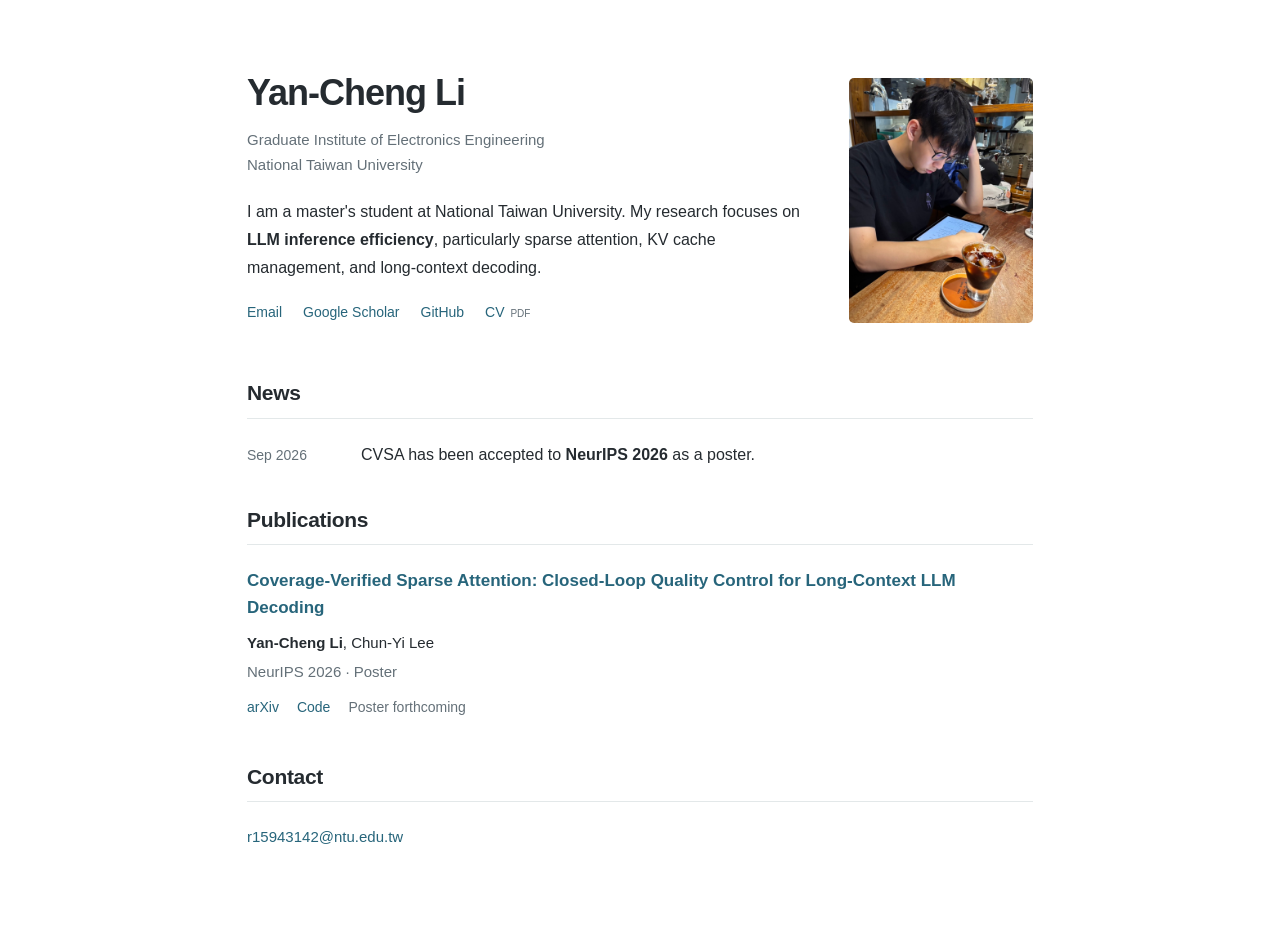
==== index.html @ e681c157 "Create minimal academic homepage" ====
<!doctype html>
<html lang="en">
<head>
  <meta charset="utf-8">
  <meta name="viewport" content="width=device-width, initial-scale=1">
  <title>Yan-Cheng Li</title>
  <meta name="description" content="Yan-Cheng Li is a master's student at National Taiwan University researching LLM inference efficiency, sparse attention, and long-context decoding.">
  <link rel="stylesheet" href="style.css">
</head>
<body>
  <main>
    <header class="intro">
      <div>
        <h1>Yan-Cheng Li</h1>
        <p class="affiliation">Graduate Institute of Electronics Engineering<br>National Taiwan University</p>
        <p>I am a master's student at National Taiwan University. My research focuses on <strong>LLM inference efficiency</strong>, particularly sparse attention, KV cache management, and long-context decoding.</p>
        <nav aria-label="Profile links">
          <a href="mailto:r15943142@ntu.edu.tw">Email</a>
          <a href="https://scholar.google.com/citations?user=b6Edv_4AAAAJ">Google Scholar</a>
          <a href="https://github.com/DJ-Melvin">GitHub</a>
          <a href="assets/cv.pdf">CV <span class="format">PDF</span></a>
        </nav>
      </div>
      <img class="portrait" src="assets/portrait.jpg" alt="Yan-Cheng Li reading at a café" width="1108" height="1477">
    </header>

    <section aria-labelledby="news-title">
      <h2 id="news-title">News</h2>
      <div class="news-item">
        <time datetime="2026-09">Sep 2026</time>
        <p>CVSA has been accepted to <strong>NeurIPS 2026</strong> as a poster.</p>
      </div>
    </section>

    <section aria-labelledby="publications-title">
      <h2 id="publications-title">Publications</h2>
      <article class="publication">
        <h3><a href="https://arxiv.org/abs/2611.10634">Coverage-Verified Sparse Attention: Closed-Loop Quality Control for Long-Context LLM Decoding</a></h3>
        <p class="authors"><strong>Yan-Cheng Li</strong>, Chun-Yi Lee</p>
        <p class="venue">NeurIPS 2026 · Poster</p>
        <div class="paper-links" aria-label="Publication resources">
          <a href="https://arxiv.org/abs/2611.10634">arXiv</a>
          <a href="https://github.com/DJ-Melvin/coverage-verified-sparse-attention">Code</a>
          <!-- Replace this text with a link once the poster is available. -->
          <span class="pending">Poster forthcoming</span>
        </div>
      </article>
    </section>

    <section class="contact" aria-labelledby="contact-title">
      <h2 id="contact-title">Contact</h2>
      <p><a href="mailto:r15943142@ntu.edu.tw">r15943142@ntu.edu.tw</a></p>
    </section>
  </main>
</body>
</html>
---- style.css ----
:root { color-scheme: light; --ink: #252b30; --muted: #647078; --link: #27657b; --line: #e3e8e9; }
* { box-sizing: border-box; }
body { margin: 0; background: #fff; color: var(--ink); font: 16px/1.75 -apple-system, BlinkMacSystemFont, "Segoe UI", sans-serif; }
main { max-width: 850px; margin: 0 auto; padding: 78px 32px 72px; }
a { color: var(--link); text-decoration: none; text-underline-offset: 4px; }
a:hover { text-decoration: underline; }
a:focus-visible { outline: 2px solid var(--link); outline-offset: 5px; border-radius: 2px; }
p { margin: 0 0 18px; }
strong { font-weight: 600; }
.intro { display: grid; grid-template-columns: minmax(0, 1fr) 184px; gap: 48px; align-items: start; margin-bottom: 54px; }
h1 { margin: -10px 0 10px; font-size: 36px; line-height: 1.4; font-weight: 650; letter-spacing: -1px; }
.affiliation { color: var(--muted); font-size: 15px; line-height: 1.65; margin-bottom: 20px; }
.portrait { display: block; width: 184px; height: 245px; object-fit: cover; border-radius: 5px; }
nav { display: flex; flex-wrap: wrap; column-gap: 21px; row-gap: 8px; font-size: 14px; }
.format { font-size: 10px; margin-left: 2px; color: var(--muted); }
section { margin-top: 36px; }
h2 { font-size: 21px; font-weight: 600; line-height: 1.4; margin: 0 0 22px; padding-bottom: 10px; border-bottom: 1px solid var(--line); letter-spacing: -.3px; }
.news-item { display: grid; grid-template-columns: 96px 1fr; gap: 18px; }
time { color: var(--muted); font-size: 14px; padding-top: 2px; }
.news-item p { margin: 0; }
h3 { font-size: 17px; font-weight: 600; line-height: 1.6; margin: 0 0 8px; }
.authors, .venue { font-size: 15px; margin: 0 0 3px; }
.venue { color: var(--muted); }
.paper-links { display: flex; flex-wrap: wrap; gap: 18px; font-size: 14px; margin-top: 10px; }
.pending { color: var(--muted); }
.contact { margin-top: 42px; }
.contact p { font-size: 15px; }
@media (max-width: 600px) {
  main { padding: 40px 24px; }
  .intro { grid-template-columns: 1fr; gap: 24px; margin-bottom: 38px; }
  .portrait { grid-row: 1; width: 120px; height: 160px; }
  h1 { font-size: 32px; }
  .news-item { grid-template-columns: 1fr; gap: 3px; }
}
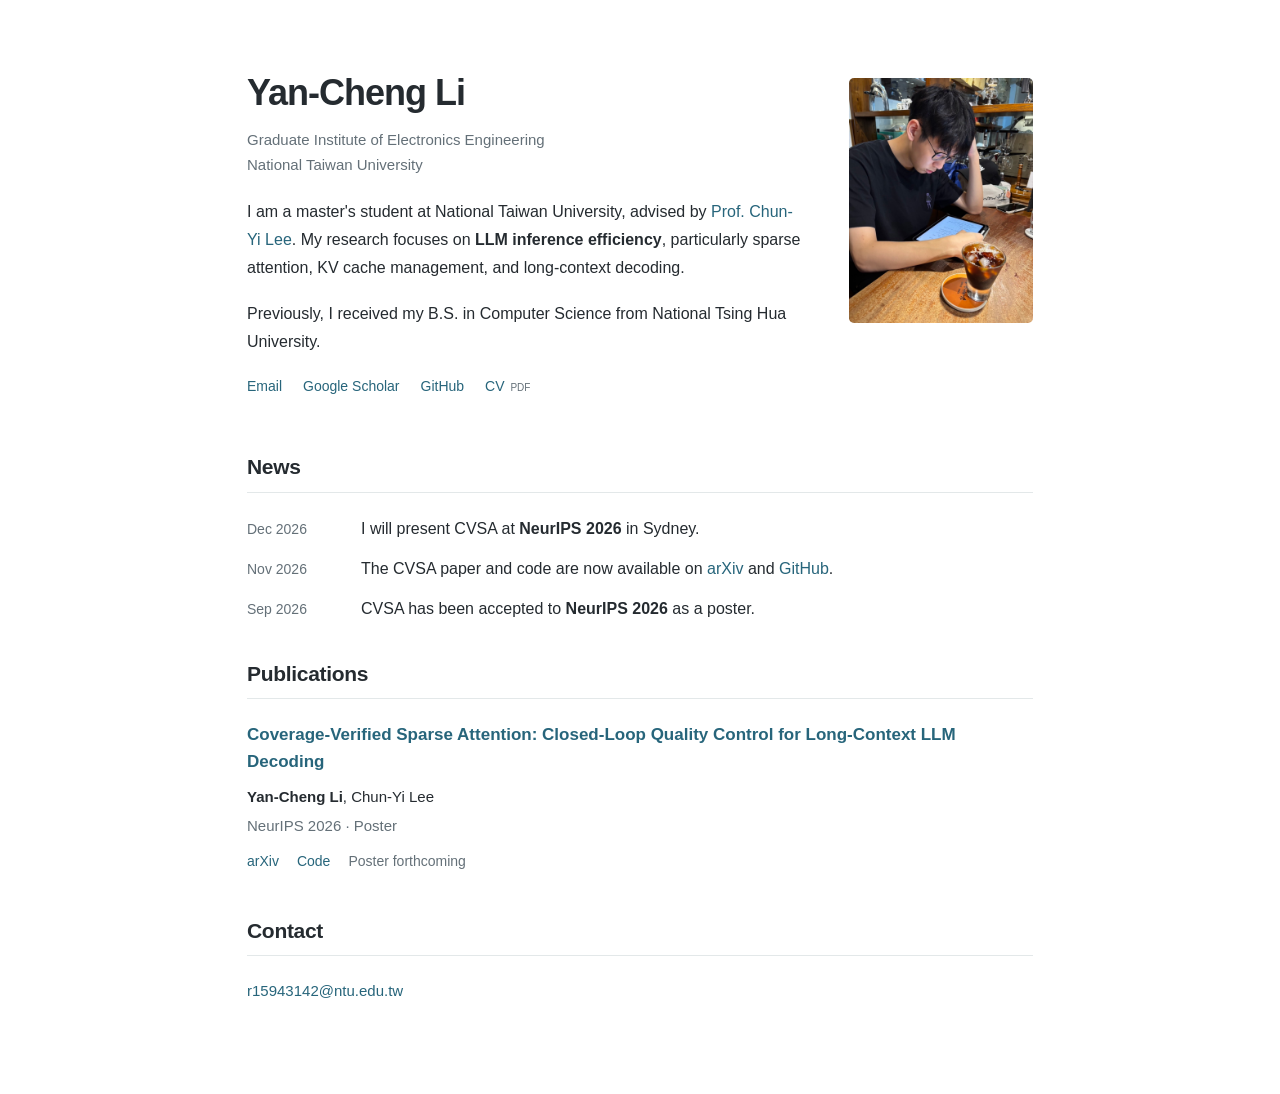
==== commit 6c372d30: "Add advisor, undergraduate education, and CVSA news" ====
--- a/index.html
+++ b/index.html
@@ -13,7 +13,8 @@
       <div>
         <h1>Yan-Cheng Li</h1>
         <p class="affiliation">Graduate Institute of Electronics Engineering<br>National Taiwan University</p>
-        <p>I am a master's student at National Taiwan University. My research focuses on <strong>LLM inference efficiency</strong>, particularly sparse attention, KV cache management, and long-context decoding.</p>
+        <p>I am a master's student at National Taiwan University, advised by <a href="https://elsalab.ai/">Prof. Chun-Yi Lee</a>. My research focuses on <strong>LLM inference efficiency</strong>, particularly sparse attention, KV cache management, and long-context decoding.</p>
+        <p>Previously, I received my B.S. in Computer Science from National Tsing Hua University.</p>
         <nav aria-label="Profile links">
           <a href="mailto:r15943142@ntu.edu.tw">Email</a>
           <a href="https://scholar.google.com/citations?user=b6Edv_4AAAAJ">Google Scholar</a>
@@ -26,6 +27,14 @@
 
     <section aria-labelledby="news-title">
       <h2 id="news-title">News</h2>
+      <div class="news-item">
+        <time datetime="2026-12">Dec 2026</time>
+        <p>I will present CVSA at <strong>NeurIPS 2026</strong> in Sydney.</p>
+      </div>
+      <div class="news-item">
+        <time datetime="2026-11">Nov 2026</time>
+        <p>The CVSA paper and code are now available on <a href="https://arxiv.org/abs/2611.10634">arXiv</a> and <a href="https://github.com/DJ-Melvin/coverage-verified-sparse-attention">GitHub</a>.</p>
+      </div>
       <div class="news-item">
         <time datetime="2026-09">Sep 2026</time>
         <p>CVSA has been accepted to <strong>NeurIPS 2026</strong> as a poster.</p>
--- a/style.css
+++ b/style.css
@@ -16,6 +16,7 @@
 section { margin-top: 36px; }
 h2 { font-size: 21px; font-weight: 600; line-height: 1.4; margin: 0 0 22px; padding-bottom: 10px; border-bottom: 1px solid var(--line); letter-spacing: -.3px; }
 .news-item { display: grid; grid-template-columns: 96px 1fr; gap: 18px; }
+.news-item + .news-item { margin-top: 12px; }
 time { color: var(--muted); font-size: 14px; padding-top: 2px; }
 .news-item p { margin: 0; }
 h3 { font-size: 17px; font-weight: 600; line-height: 1.6; margin: 0 0 8px; }
